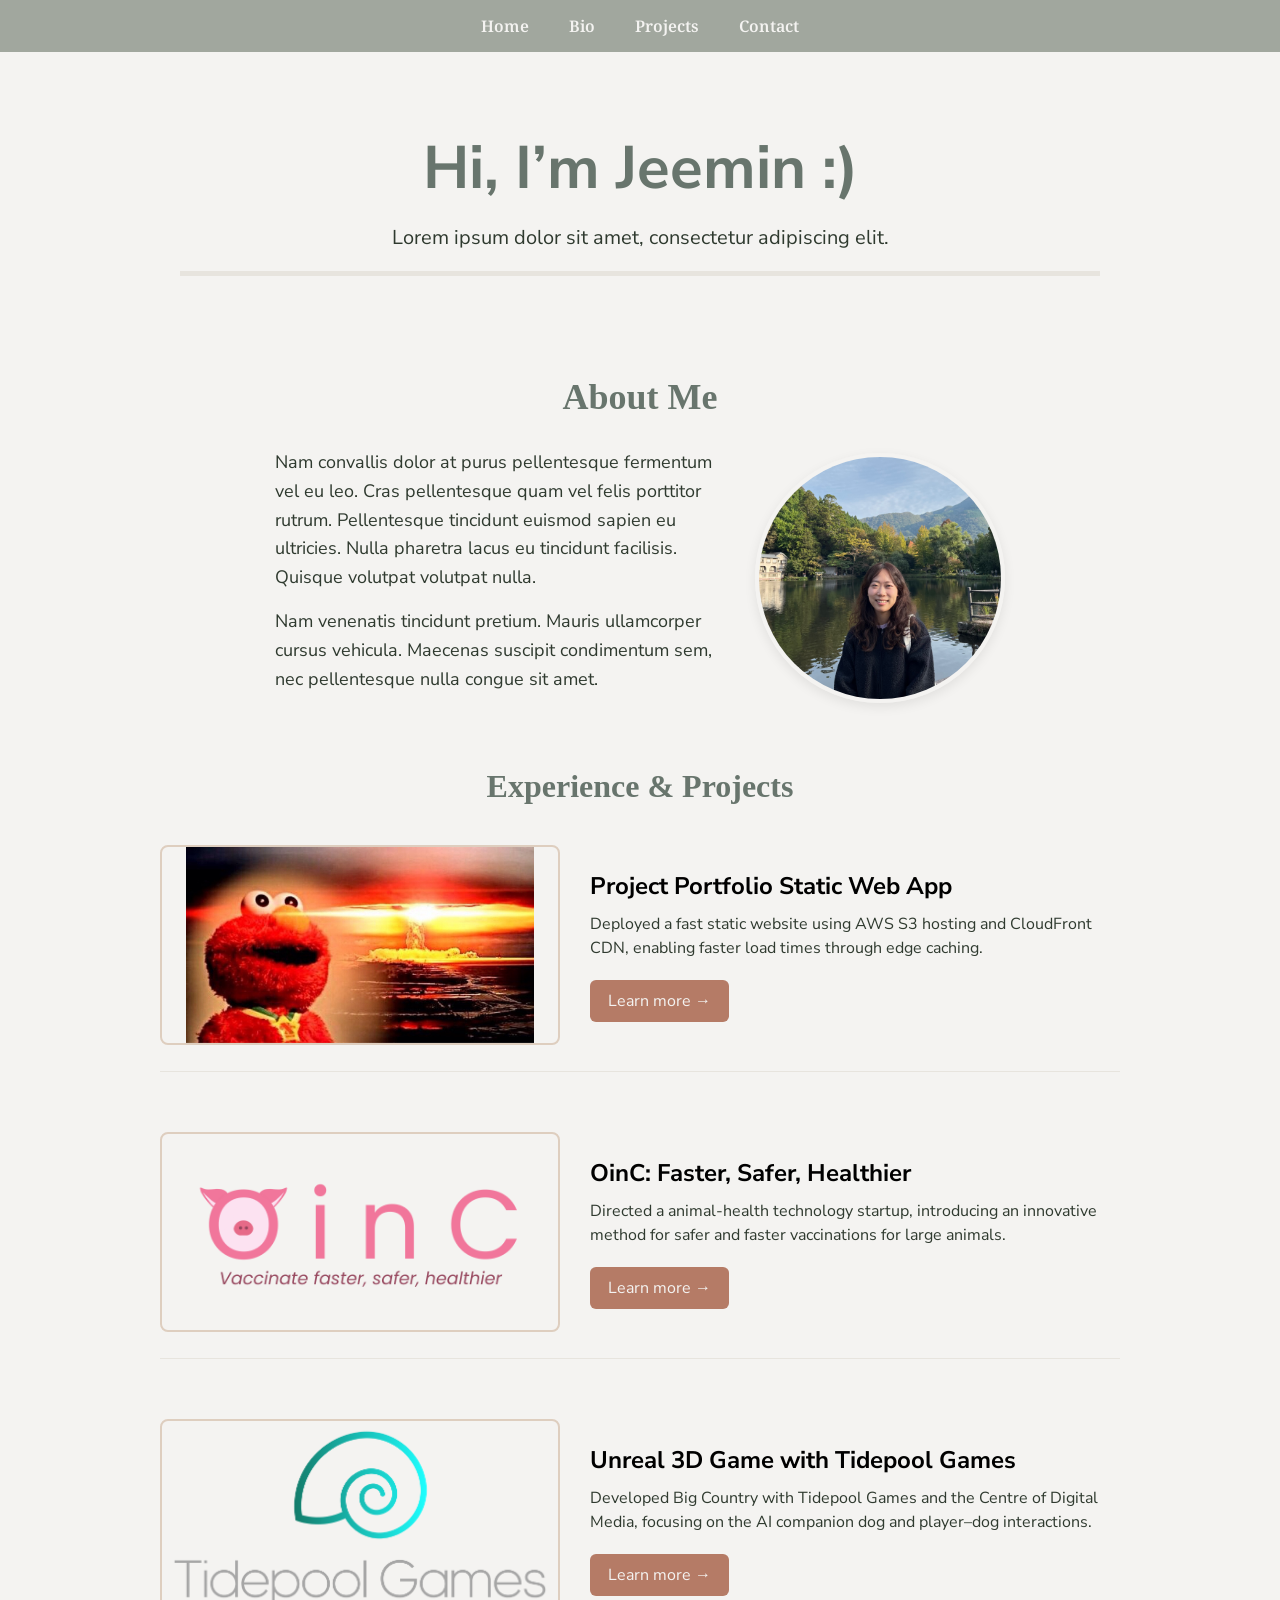
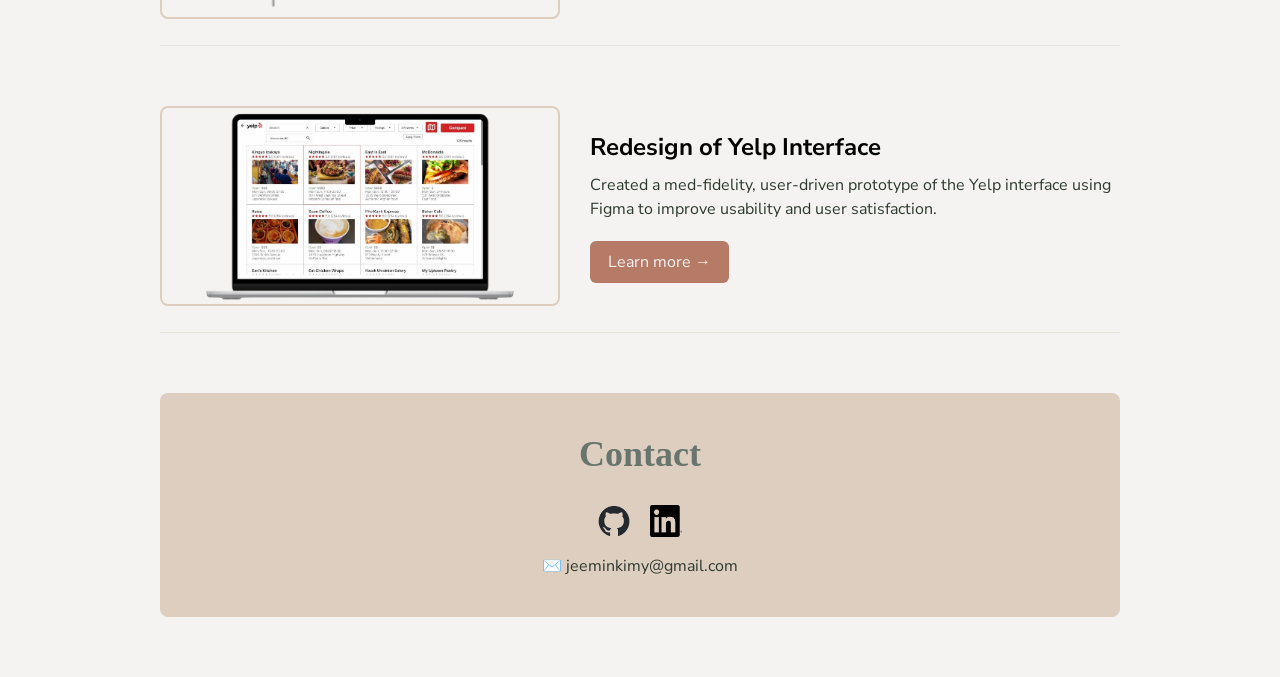
==== index.html @ a7360309 "add more style & colour palette" ====
<!DOCTYPE html>
<html lang="en">

<head>
    <meta charset="UTF-8" />
    <meta name="viewport" content="width=device-width, initial-scale=1.0" />
    <title>Jeemin Kim | Portfolio</title>
    <link rel="stylesheet" href="styles.css" />
    <link rel="preconnect" href="https://fonts.googleapis.com" />
    <link rel="preconnect" href="https://fonts.gstatic.com" crossorigin />
    <link href="https://fonts.googleapis.com/css2?family=Nunito+Sans:wght@400;700&display=swap" rel="stylesheet" />
    <link
        href="https://fonts.googleapis.com/css2?family=Noto+Serif:ital,wght@0,100..900;1,100..900&family=Nunito+Sans:ital,opsz,wght@0,6..12,200..1000;1,6..12,200..1000&display=swap"
        rel="stylesheet">
</head>

<body>
    <header>
        <nav class="topnav">
            <a href="#home">Home</a>
            <a href="#bio">Bio</a>
            <a href="#projects">Projects</a>
            <a href="#contact">Contact</a>
        </nav>
    </header>

    <main class="container">
        <!-- Home -->
        <section id="home" class="hero-section">
            <div class="container">
                <h1>Hi, I’m Jeemin :) </h1>
                <p>Lorem ipsum dolor sit amet, consectetur adipiscing elit.</p>
            </div>
        </section>


        <!-- Bio -->
        <section id="bio" class="about-section">
            <div class="container">
                <h2>About Me</h2>
                <div class="about-wrapper">
                    <div class="about-text">
                        <p>
                            Nam convallis dolor at purus pellentesque fermentum vel eu leo.
                            Cras pellentesque quam vel felis porttitor rutrum.
                            Pellentesque tincidunt euismod sapien eu ultricies.
                            Nulla pharetra lacus eu tincidunt facilisis.
                            Quisque volutpat volutpat nulla.
                        </p>
                        <p>
                            Nam venenatis tincidunt pretium.
                            Mauris ullamcorper cursus vehicula.
                            Maecenas suscipit condimentum sem, nec pellentesque nulla congue sit amet.
                        </p>
                    </div>
                    <div class="about-image">
                        <img src="assets/about-me.jpeg" alt="Me">
                    </div>
                </div>
            </div>
        </section>

        <!-- Projects -->
        <section id="projects">
            <h2>Experience & Projects</h2>

            <div class="project-item">
                <div class="project-image">
                    <img src="assets/Elmo.jpg" alt="Portfolio screenshot" />
                </div>
                <div class="project-info">
                    <h3>Project Portfolio Static Web App </h3>
                    <p> Deployed a fast static website using AWS S3 hosting and CloudFront CDN,
                        enabling faster load times through edge caching.</p>
                    <a href="projects/aws-portfolio.html" class="btn">Learn more →</a>
                </div>
            </div>

            <div class="project-item">
                <div class="project-image">
                    <img src="assets/oinc-logo-new.png" alt="OinC's logo" />
                </div>
                <div class="project-info">
                    <h3>OinC: Faster, Safer, Healthier</h3>
                    <p>Directed a animal-health technology startup, introducing an innovative method for safer and
                        faster
                        vaccinations for large animals. </p>
                    <a href="projects/oinc-startup.html" class="btn">Learn more →</a>
                </div>
            </div>

            <div class="project-item">
                <div class="project-image">
                    <img src="assets/tidepool-logo.png" alt="Tidepool Games' logo" />
                </div>
                <div class="project-info">
                    <h3>Unreal 3D Game with Tidepool Games</h3>
                    <p>Developed <italics>Big Country</italics> with Tidepool Games and the Centre of Digital Media,
                        focusing on the AI companion dog and player–dog interactions.</p>
                    <a href="projects/bigcountry-game.html" class="btn">Learn more →</a>
                </div>
            </div>

            <div class="project-item">
                <div class="project-image">
                    <img src="assets/yelp-redesign.png" alt="Figma prototype of redesigned Yelp" />
                </div>
                <div class="project-info">
                    <h3>Redesign of Yelp Interface</h3>
                    <p> Created a med-fidelity, user-driven prototype of the Yelp interface using Figma to improve
                        usability and user satisfaction. </p>
                    <a href="projects/med-fidelity-yelp.html" class="btn">Learn more →</a>
                </div>
            </div>
        </section>

        <!-- Contact -->
        <section id="contact">
            <h2>Contact</h2>
            <div class="contact-icons">
                <a href="https://github.com/merikurisalad" target="_blank">
                    <img src="assets/contact-github.png" alt="GitHub" class="contact-icon" />
                </a>
                <a href="https://www.linkedin.com/in/kim-jeemin" target="_blank">
                    <img src="assets/contact-linkedin.png" alt="LinkedIn" class="contact-icon" />
                </a>
            </div>

            <p class="contact-email">✉️ jeeminkimy@gmail.com</p>
        </section>
    </main>
</body>

</html>
---- styles.css ----
/* ================================================================
   COLOR PALETTE
=================================================================== */
:root {
    --ivory: #F4F3F1;
    --sage: #A1A79E;
    --evergreen: #68756d;
    --blush: #decebf;
    --terracotta: #b57b66;
    --terracotta-hover: #A86A54;
    --text-dark: #2F3A2F;
    --warm-gray: #E7E4DE;
}

/* ================================================================
   RESET & BASE
=================================================================== */
* {
    margin: 0;
    padding: 0;
    box-sizing: border-box;
}

body {
    font-family: 'Nunito Sans', sans-serif;
    background-color: var(--ivory);
    color: var(--text-dark);
    scroll-behavior: smooth;
}

a {
    text-decoration: none;
    color: inherit;
}

/* ================================================================
   TYPOGRAPHY
=================================================================== */
h2 {
    font-family: 'Georgia', serif;
    font-size: 36px;
    color: var(--evergreen);
    margin-bottom: 30px;
    text-align: center;
}

h3 {
    font-size: 24px;
    margin-top: 25px;
    color: #000;
}

/* ================================================================
   GLOBAL LAYOUT
=================================================================== */
section {
    scroll-margin-top: 95px;
    margin-bottom: 20px;
}

.container {
    max-width: 1000px;
    margin: 0 auto;
    padding: 40px 20px;
}

/* ================================================================
   HEADER / NAV
=================================================================== */
header {
    position: sticky;
    top: 0;
    background: var(--sage);
    z-index: 1000;
}

.topnav {
    font-family: 'Noto Serif', sans-serif;
    display: flex;
    justify-content: center;
    padding: 15px 0;
}

.topnav a {
    color: var(--ivory);
    margin: 0 20px;
    font-weight: 600;
    transition: color 0.3s;
}

.topnav a:hover {
    color: var(--blush);
}

/* ================================================================
   HERO
=================================================================== */
.hero-section {
    text-align: center;
}

.hero-section h1 {
    font-size: 60px;
    font-weight: 700;
    color: var(--evergreen);
    line-height: 1.2;
    margin-bottom: 20px;
}

.hero-section p {
    font-size: 20px;
    padding-bottom: 20px;
    border-bottom: 5px solid var(--warm-gray);
}

/* ================================================================
   ABOUT / BIO
=================================================================== */
.description {
    font-size: 18px;
    line-height: 1.5;
    text-align: center;
}

#bio .description {
    margin-bottom: 20px;
}

#about {
    background-color: var(--blush);
    border-radius: 8px;
    padding: 20px 60px;
}

#about h2 {
    font-weight: 600;
}

.about-wrapper {
    display: flex;
    align-items: center;
    justify-content: center;
    max-width: 1000px;
    gap: 20px;
    margin: 0 auto;
}

.about-text {
    flex: 0 0 50%;
    max-width: 500px;
}

.about-text p {
    font-size: 18px;
    line-height: 1.6;
    margin-bottom: 15px;
}

.about-image {
    flex: 0 0 250px;
    display: flex;
    justify-content: center;
}

.about-image img {
    width: 250px;
    height: 250px;
    border-radius: 50%;
    object-fit: cover;
    border: 4px solid var(--ivory);
    box-shadow: 0 4px 12px rgba(0, 0, 0, 0.08);
}

/* ================================================================
   BUTTONS
=================================================================== */
.btn {
    display: inline-block;
    padding: 10px 18px;
    margin-top: 12px;
    background-color: var(--terracotta);
    color: var(--ivory);
    border-radius: 6px;
    transition: background 0.3s;
}

.btn:hover {
    background-color: var(--terracotta-hover);
}

/* ================================================================
   PROJECTS
=================================================================== */
#projects h2 {
    font-size: 32px;
    margin-bottom: 40px;
}

.project-item {
    display: flex;
    align-items: flex-start;
    gap: 30px;
    margin-bottom: 60px;
    border-bottom: 1px solid var(--warm-gray);
    padding-bottom: 20px;
}

.project-image img {
    width: 400px;
    height: 200px;
    border-radius: 8px;
    object-fit: contain;
    border: 2px solid var(--blush);
}

.project-info {
    flex: 1;
}

.project-info h3 {
    margin-bottom: 10px;
}

.project-info p {
    margin-bottom: 8px;
    line-height: 1.5;
}

/* ================================================================
   CONTACT
=================================================================== */
#contact {
    background-color: var(--blush);
    padding: 40px 20px;
    border-radius: 8px;
}

.contact-icons {
    display: flex;
    justify-content: center;
    gap: 20px;
    margin-bottom: 12px;
}

.contact-icon {
    width: 32px;
    height: 32px;
    transition: transform 0.3s;
}

.contact-icon:hover {
    transform: scale(1.1);
}

.contact-email {
    text-align: center;
    font-size: 16px;
}

/* ================================================================
   RESPONSIVE
=================================================================== */
@media (max-width: 768px) {
    .project-item {
        flex-direction: column;
        align-items: center;
    }

    .project-image img {
        max-width: 90%;
    }

    .project-info {
        text-align: center;
    }

    .about-wrapper {
        flex-direction: column;
        text-align: center;
    }

    .about-image {
        margin-bottom: 20px;
    }

    .about-image img {
        width: 200px;
        height: 200px;
    }

    .about-text p {
        font-size: 16px;
    }
}
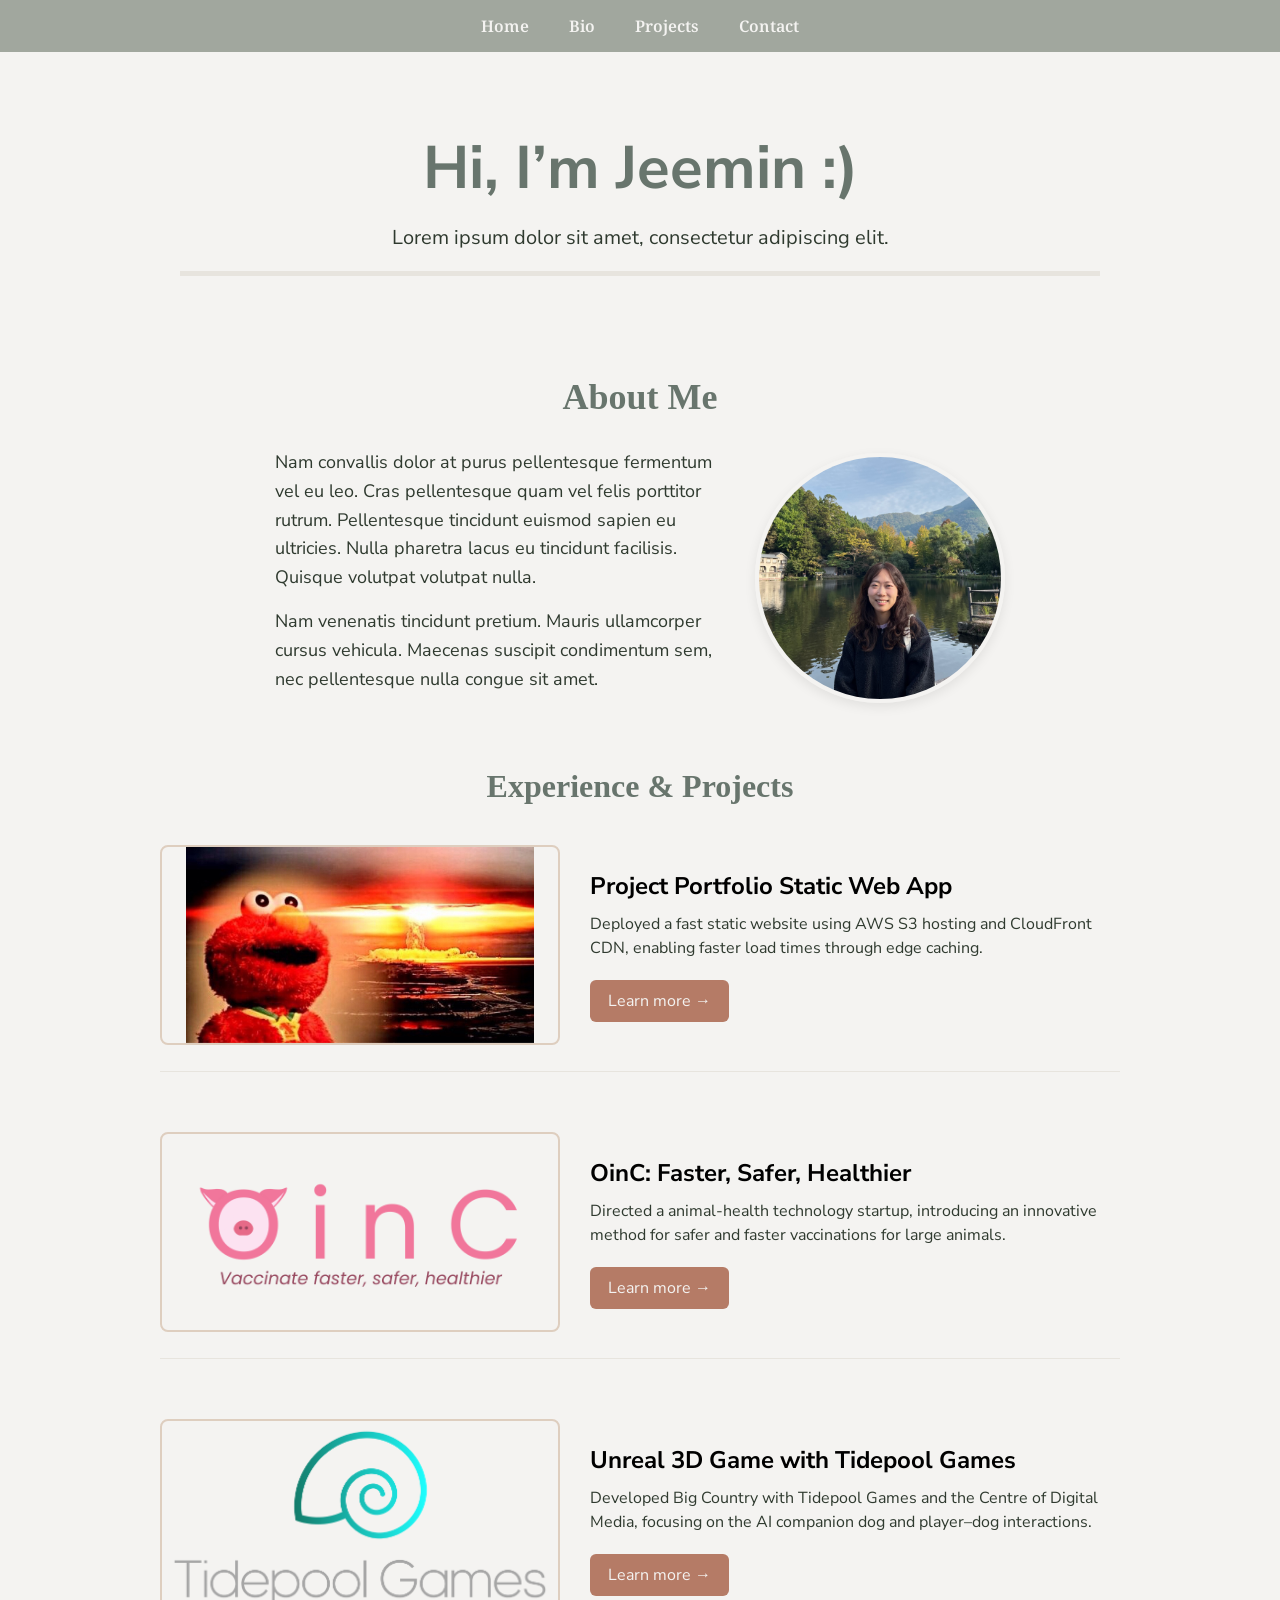
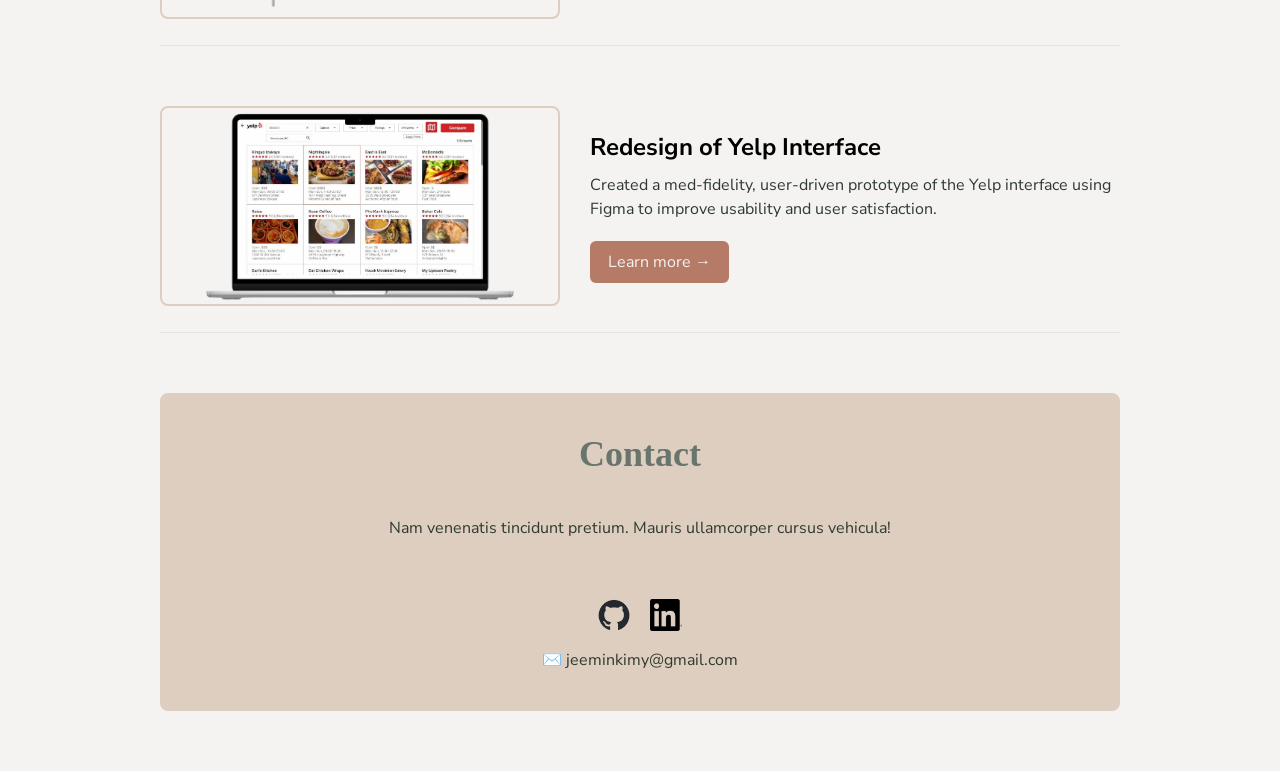
==== commit 5d2dc9aa: "fix center alignment for project image" ====
--- a/index.html
+++ b/index.html
@@ -117,6 +117,10 @@
         <!-- Contact -->
         <section id="contact">
             <h2>Contact</h2>
+            <p class="contact-info">
+                Nam venenatis tincidunt pretium.
+                Mauris ullamcorper cursus vehicula!
+            </p>
             <div class="contact-icons">
                 <a href="https://github.com/merikurisalad" target="_blank">
                     <img src="assets/contact-github.png" alt="GitHub" class="contact-icon" />
--- a/styles.css
+++ b/styles.css
@@ -233,13 +233,18 @@
     background-color: var(--blush);
     padding: 40px 20px;
     border-radius: 8px;
+    text-align: center;
+
+    display: flex;
+    flex-direction: column;
+    gap: 12px;
 }
 
 .contact-icons {
+    padding-top: 48px;
     display: flex;
     justify-content: center;
     gap: 20px;
-    margin-bottom: 12px;
 }
 
 .contact-icon {
@@ -253,7 +258,6 @@
 }
 
 .contact-email {
-    text-align: center;
     font-size: 16px;
 }
 
@@ -266,10 +270,6 @@
         align-items: center;
     }
 
-    .project-image img {
-        max-width: 90%;
-    }
-
     .project-info {
         text-align: center;
     }
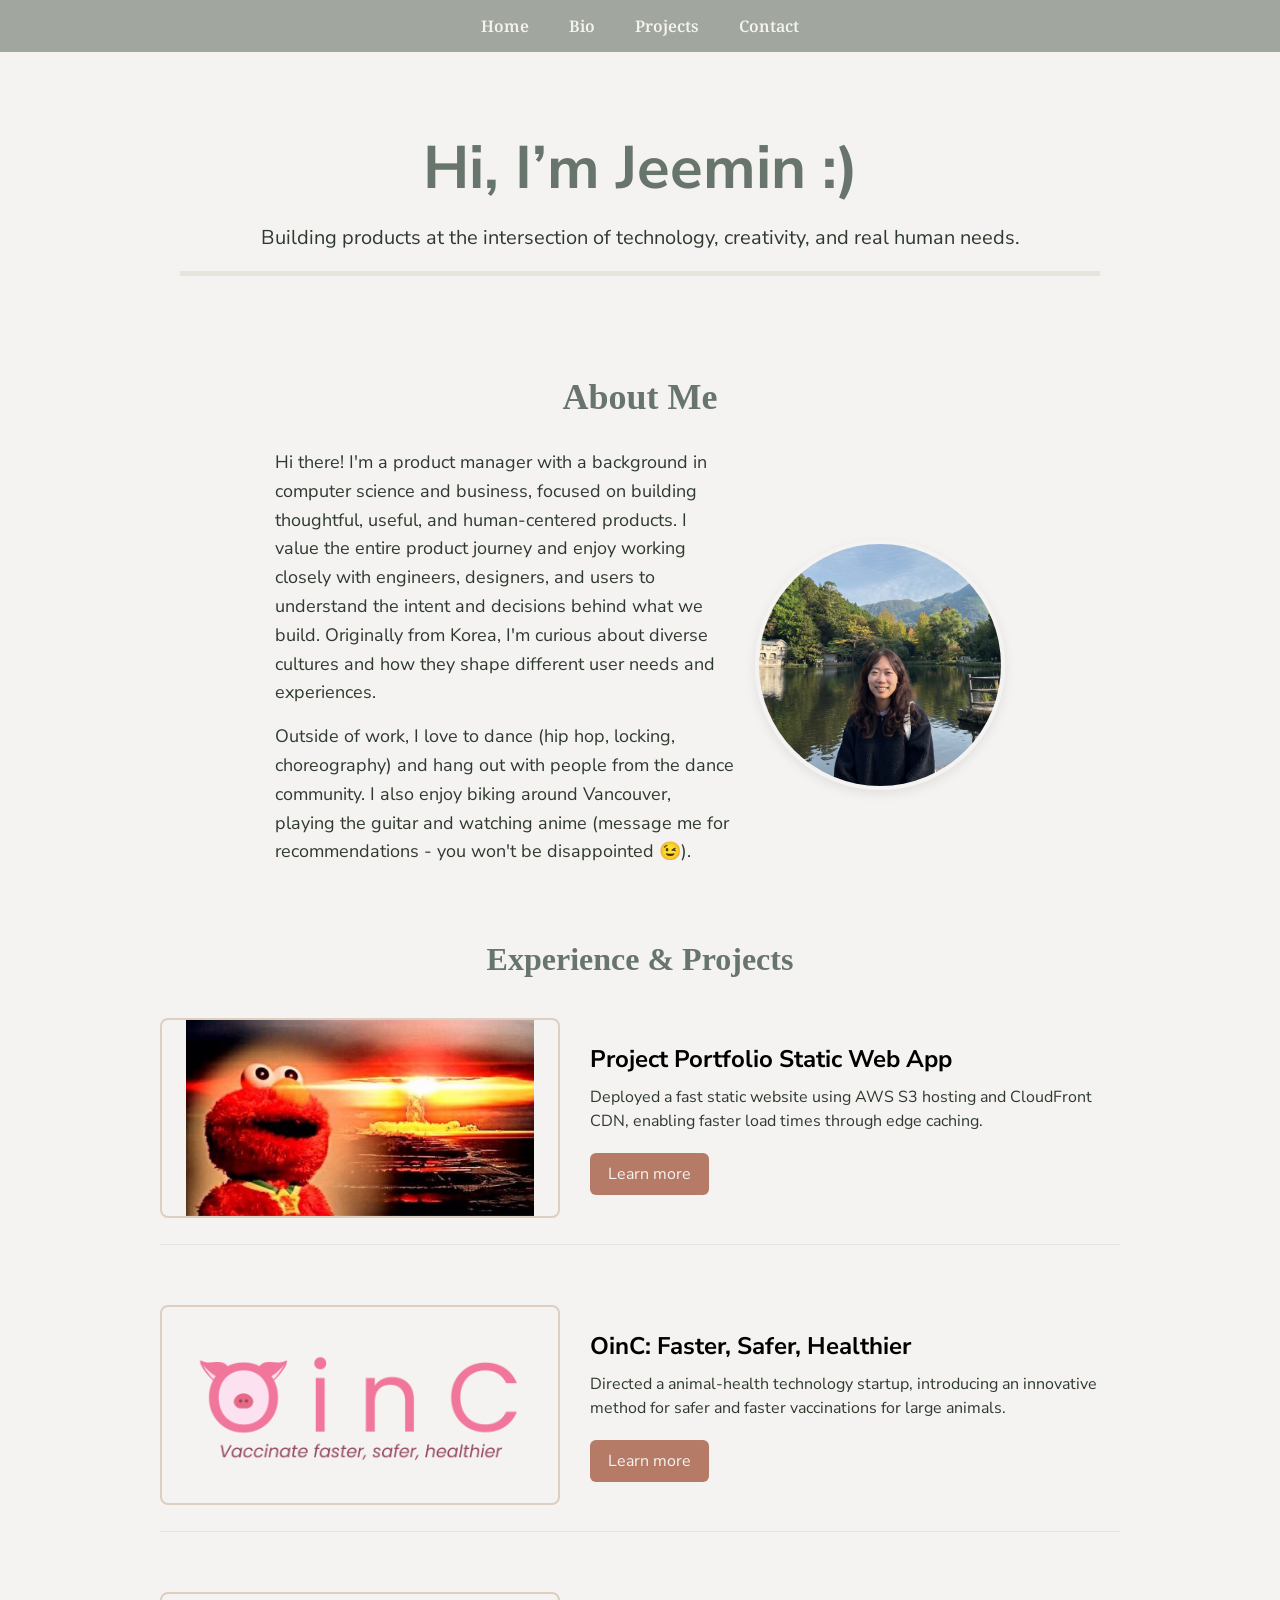
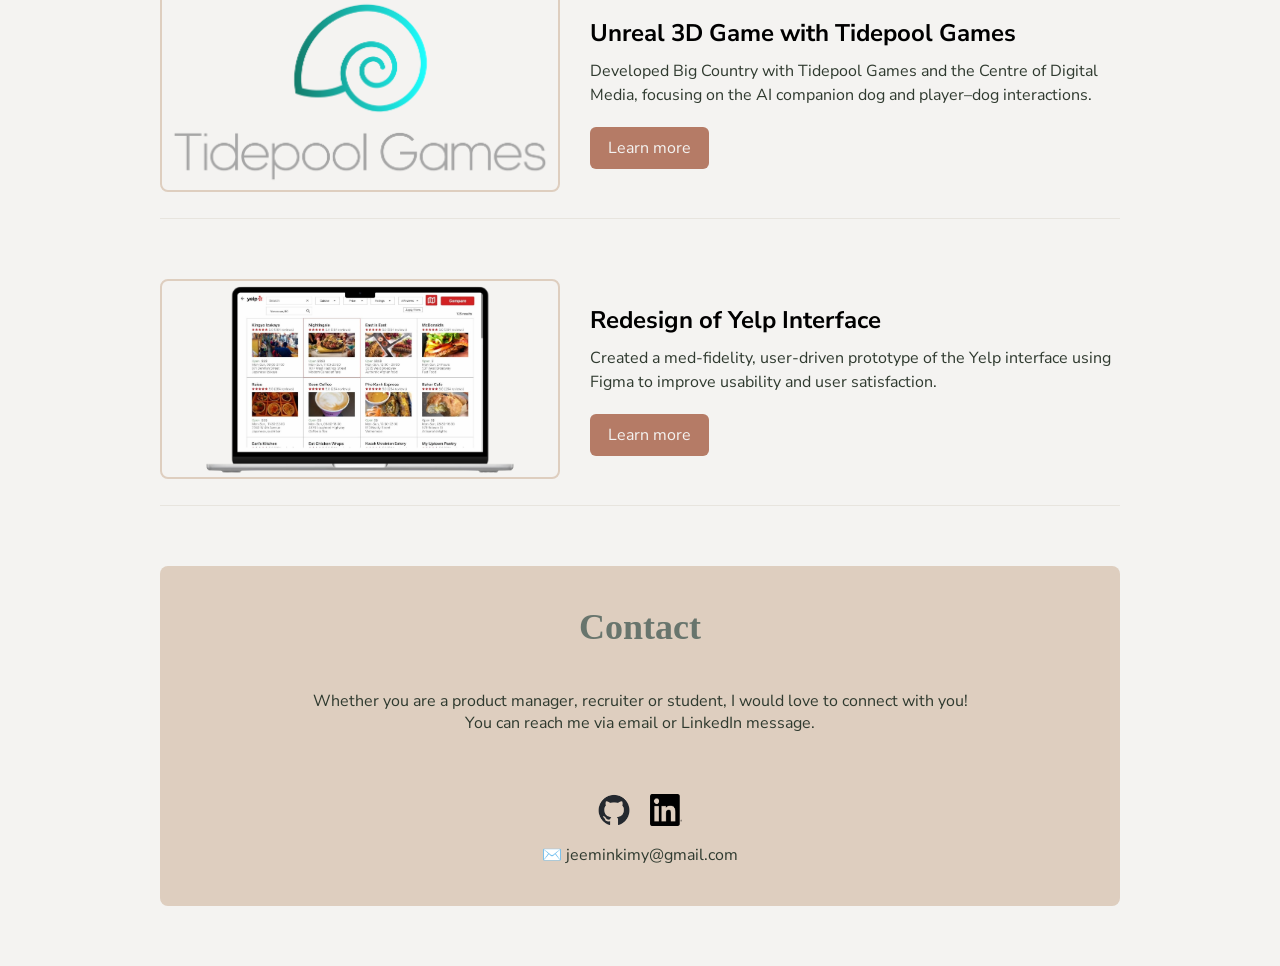
==== commit d65f388b: "update bio and contact" ====
--- a/index.html
+++ b/index.html
@@ -29,7 +29,7 @@
         <section id="home" class="hero-section">
             <div class="container">
                 <h1>Hi, I’m Jeemin :) </h1>
-                <p>Lorem ipsum dolor sit amet, consectetur adipiscing elit.</p>
+                <p>Building products at the intersection of technology, creativity, and real human needs.</p>
             </div>
         </section>
 
@@ -41,16 +41,13 @@
                 <div class="about-wrapper">
                     <div class="about-text">
                         <p>
-                            Nam convallis dolor at purus pellentesque fermentum vel eu leo.
-                            Cras pellentesque quam vel felis porttitor rutrum.
-                            Pellentesque tincidunt euismod sapien eu ultricies.
-                            Nulla pharetra lacus eu tincidunt facilisis.
-                            Quisque volutpat volutpat nulla.
+                            Hi there! I'm a product manager with a background in computer science and business, focused on building thoughtful, useful, and human-centered products.
+                            I value the entire product journey and enjoy working closely with engineers, designers, and users to understand the intent and decisions behind what we build. 
+                            Originally from Korea, I'm curious about diverse cultures and how they shape different user needs and experiences.
                         </p>
                         <p>
-                            Nam venenatis tincidunt pretium.
-                            Mauris ullamcorper cursus vehicula.
-                            Maecenas suscipit condimentum sem, nec pellentesque nulla congue sit amet.
+                            Outside of work, I love to dance (hip hop, locking, choreography) and hang out with people from the dance community.
+                            I also enjoy biking around Vancouver, playing the guitar and watching anime (message me for recommendations - you won't be disappointed 😉).
                         </p>
                     </div>
                     <div class="about-image">
@@ -72,7 +69,7 @@
                     <h3>Project Portfolio Static Web App </h3>
                     <p> Deployed a fast static website using AWS S3 hosting and CloudFront CDN,
                         enabling faster load times through edge caching.</p>
-                    <a href="projects/aws-portfolio.html" class="btn">Learn more →</a>
+                    <a href="projects/aws-portfolio.html" class="btn">Learn more</a>
                 </div>
             </div>
 
@@ -85,7 +82,7 @@
                     <p>Directed a animal-health technology startup, introducing an innovative method for safer and
                         faster
                         vaccinations for large animals. </p>
-                    <a href="projects/oinc-startup.html" class="btn">Learn more →</a>
+                    <a href="projects/oinc-startup.html" class="btn">Learn more</a>
                 </div>
             </div>
 
@@ -97,7 +94,7 @@
                     <h3>Unreal 3D Game with Tidepool Games</h3>
                     <p>Developed <italics>Big Country</italics> with Tidepool Games and the Centre of Digital Media,
                         focusing on the AI companion dog and player–dog interactions.</p>
-                    <a href="projects/bigcountry-game.html" class="btn">Learn more →</a>
+                    <a href="projects/bigcountry-game.html" class="btn">Learn more</a>
                 </div>
             </div>
 
@@ -109,7 +106,7 @@
                     <h3>Redesign of Yelp Interface</h3>
                     <p> Created a med-fidelity, user-driven prototype of the Yelp interface using Figma to improve
                         usability and user satisfaction. </p>
-                    <a href="projects/med-fidelity-yelp.html" class="btn">Learn more →</a>
+                    <a href="projects/med-fidelity-yelp.html" class="btn">Learn more</a>
                 </div>
             </div>
         </section>
@@ -118,8 +115,8 @@
         <section id="contact">
             <h2>Contact</h2>
             <p class="contact-info">
-                Nam venenatis tincidunt pretium.
-                Mauris ullamcorper cursus vehicula!
+                Whether you are a product manager, recruiter or student, I would love to connect with you! <br>
+                You can reach me via email or LinkedIn message.
             </p>
             <div class="contact-icons">
                 <a href="https://github.com/merikurisalad" target="_blank">
--- a/styles.css
+++ b/styles.css
@@ -21,7 +21,7 @@
     box-sizing: border-box;
 }
 
-body {
+html, body {
     font-family: 'Nunito Sans', sans-serif;
     background-color: var(--ivory);
     color: var(--text-dark);
@@ -274,6 +274,12 @@
         text-align: center;
     }
 
+    .project-image img {
+        max-width: 90%;
+        display: block;
+        margin: 0 auto;
+    }
+
     .about-wrapper {
         flex-direction: column;
         text-align: center;
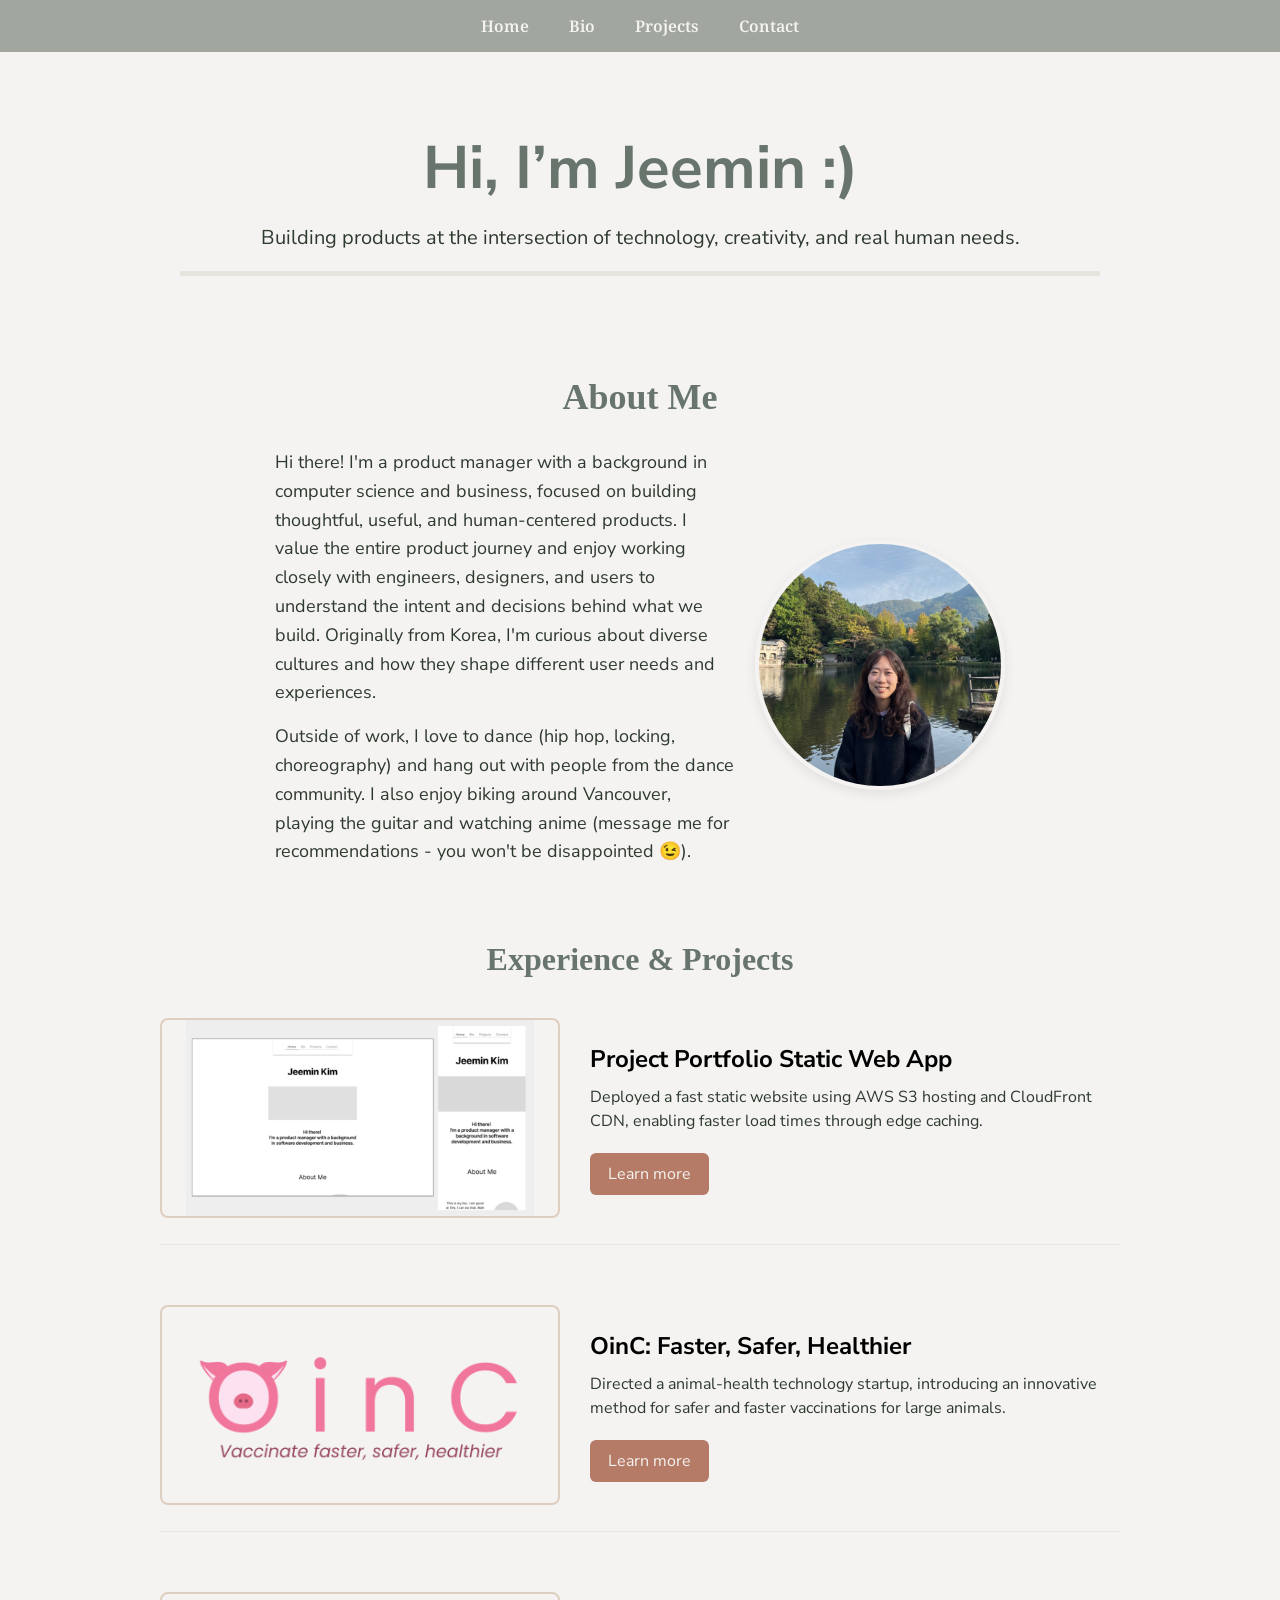
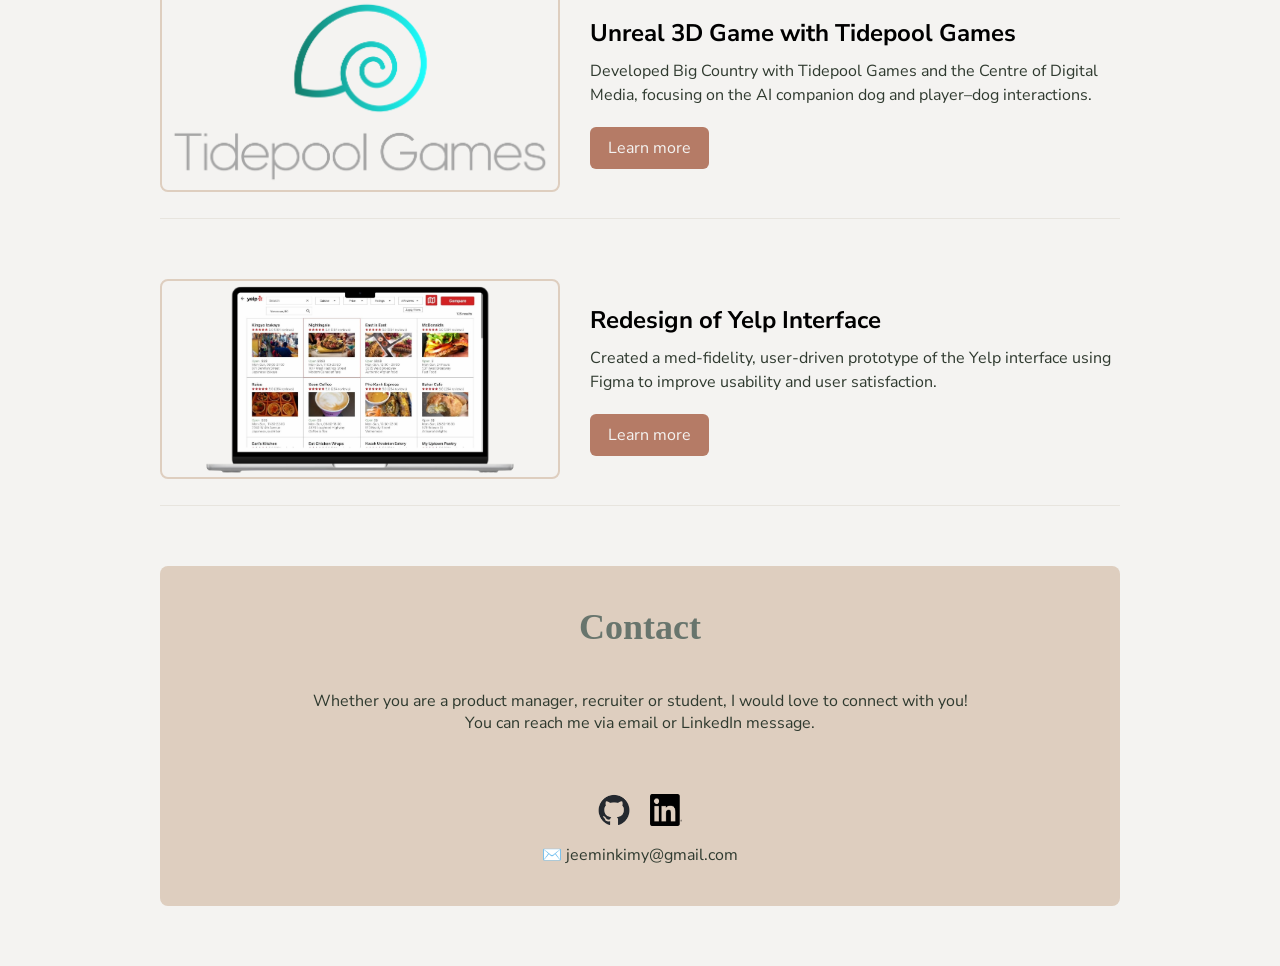
==== commit a732f018: "update portfolio project" ====
--- a/index.html
+++ b/index.html
@@ -63,7 +63,7 @@
 
             <div class="project-item">
                 <div class="project-image">
-                    <img src="assets/Elmo.jpg" alt="Portfolio screenshot" />
+                    <img src="projects/assets/portfolio_wireframe.png" alt="Portfolio wireframe" />
                 </div>
                 <div class="project-info">
                     <h3>Project Portfolio Static Web App </h3>
--- a/styles.css
+++ b/styles.css
@@ -21,7 +21,8 @@
     box-sizing: border-box;
 }
 
-html, body {
+html,
+body {
     font-family: 'Nunito Sans', sans-serif;
     background-color: var(--ivory);
     color: var(--text-dark);
@@ -261,6 +262,48 @@
     font-size: 16px;
 }
 
+.indented-list {
+    margin-left: 1.5rem;
+    padding-left: 1.5rem;
+}
+
+/* ================================================================
+   PROJECT PAGE
+=================================================================== */
+.project-container {
+    max-width: 800px;
+    margin: 0 auto;
+    padding: 40px 20px;
+}
+
+.custom-hr {
+    border: none;
+    height: 1px;
+    background-color: #cccccc;
+    margin: 20px 0;
+}
+
+.indented-list {
+    margin: 1rem 0 1rem 1.5rem;
+    padding-left: 1.5rem;
+}
+
+.project-container img {
+    display: block;
+    width: 90%;
+    height: auto;
+    margin: 1.5rem auto;
+    border: 4px solid var(--blush);
+}
+
+.project-container iframe {
+    display: block;
+    width: 90%;
+    aspect-ratio: 16/9;
+    margin: 1.5rem auto;
+}
+
+
 /* ================================================================
    RESPONSIVE
 =================================================================== */
@@ -297,4 +340,4 @@
     .about-text p {
         font-size: 16px;
     }
-}
+}
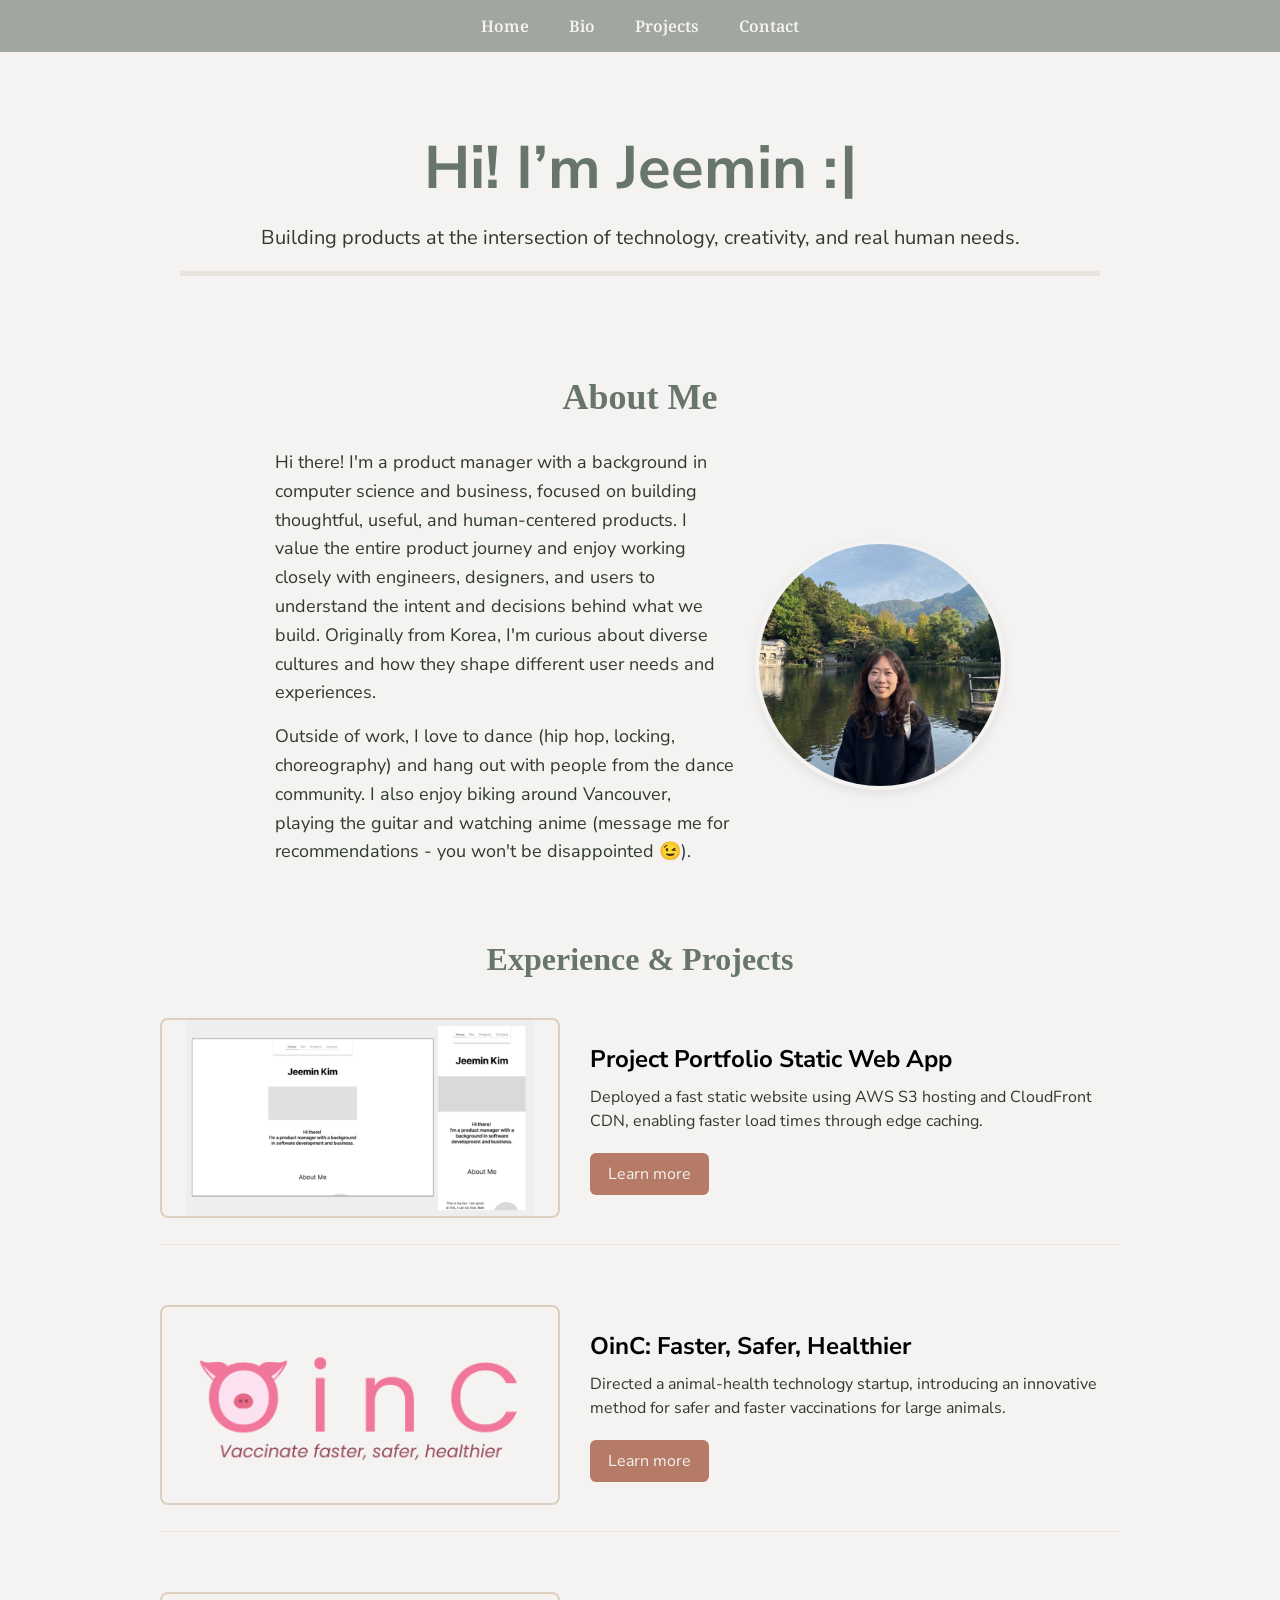
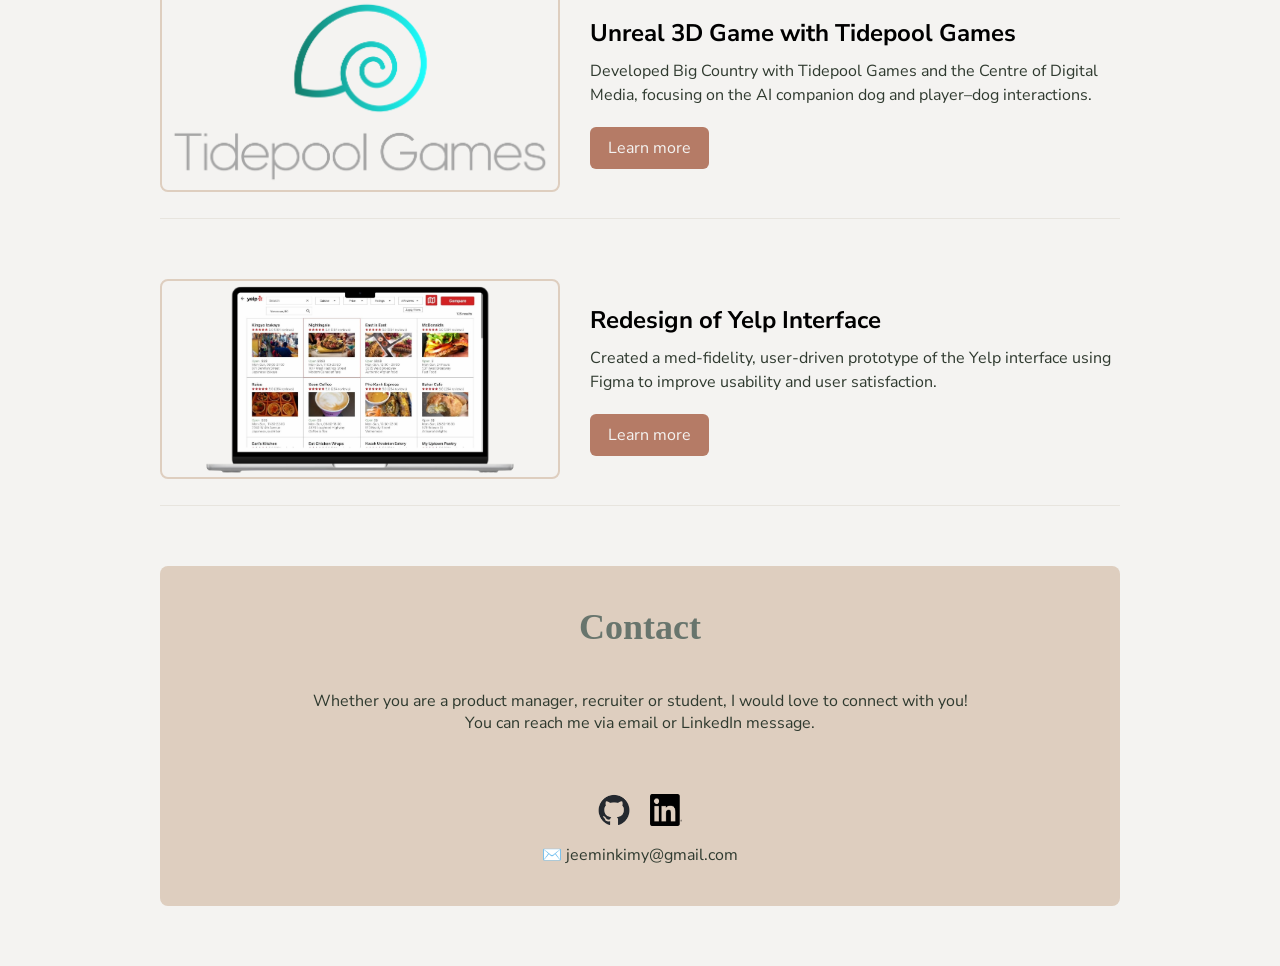
==== commit 53028bb9: "add typing animation for hero section" ====
--- a/index.html
+++ b/index.html
@@ -5,6 +5,10 @@
     <meta charset="UTF-8" />
     <meta name="viewport" content="width=device-width, initial-scale=1.0" />
     <title>Jeemin Kim | Portfolio</title>
+    <link rel="apple-touch-icon" sizes="180x180" href="/favicon/apple-touch-icon.png">
+    <link rel="icon" type="image/png" sizes="32x32" href="/favicon/favicon-32x32.png">
+    <link rel="icon" type="image/png" sizes="16x16" href="/favicon/favicon-16x16.png">
+    <link rel="manifest" href="/favicon/site.webmanifest">
     <link rel="stylesheet" href="styles.css" />
     <link rel="preconnect" href="https://fonts.googleapis.com" />
     <link rel="preconnect" href="https://fonts.gstatic.com" crossorigin />
@@ -28,7 +32,9 @@
         <!-- Home -->
         <section id="home" class="hero-section">
             <div class="container">
-                <h1>Hi, I’m Jeemin :) </h1>
+                <h1 aria-label="Hi! I'm Jeemin :)">
+                    <span id="typed-text"></span><span class="cursor" aria-hidden="true">|</span>
+                </h1>
                 <p>Building products at the intersection of technology, creativity, and real human needs.</p>
             </div>
         </section>
@@ -41,13 +47,18 @@
                 <div class="about-wrapper">
                     <div class="about-text">
                         <p>
-                            Hi there! I'm a product manager with a background in computer science and business, focused on building thoughtful, useful, and human-centered products.
-                            I value the entire product journey and enjoy working closely with engineers, designers, and users to understand the intent and decisions behind what we build. 
-                            Originally from Korea, I'm curious about diverse cultures and how they shape different user needs and experiences.
+                            Hi there! I'm a product manager with a background in computer science and business, focused
+                            on building thoughtful, useful, and human-centered products.
+                            I value the entire product journey and enjoy working closely with engineers, designers, and
+                            users to understand the intent and decisions behind what we build.
+                            Originally from Korea, I'm curious about diverse cultures and how they shape different user
+                            needs and experiences.
                         </p>
                         <p>
-                            Outside of work, I love to dance (hip hop, locking, choreography) and hang out with people from the dance community.
-                            I also enjoy biking around Vancouver, playing the guitar and watching anime (message me for recommendations - you won't be disappointed 😉).
+                            Outside of work, I love to dance (hip hop, locking, choreography) and hang out with people
+                            from the dance community.
+                            I also enjoy biking around Vancouver, playing the guitar and watching anime (message me for
+                            recommendations - you won't be disappointed 😉).
                         </p>
                     </div>
                     <div class="about-image">
@@ -130,6 +141,7 @@
             <p class="contact-email">✉️ jeeminkimy@gmail.com</p>
         </section>
     </main>
+    <script src="/scripts/typing.js" defer></script>
 </body>
 
 </html>
--- a/styles.css
+++ b/styles.css
@@ -303,6 +303,21 @@
     margin: 1.5rem auto;
 }
 
+.cursor {
+    display: inline-block;
+    margin-left: 2px;
+    animation: blink 1s step-end infinite;
+}
+
+@keyframes blink {
+    50% {
+        opacity: 0;
+    }
+}
+
+.hidden {
+    display: none;
+}
 
 /* ================================================================
    RESPONSIVE
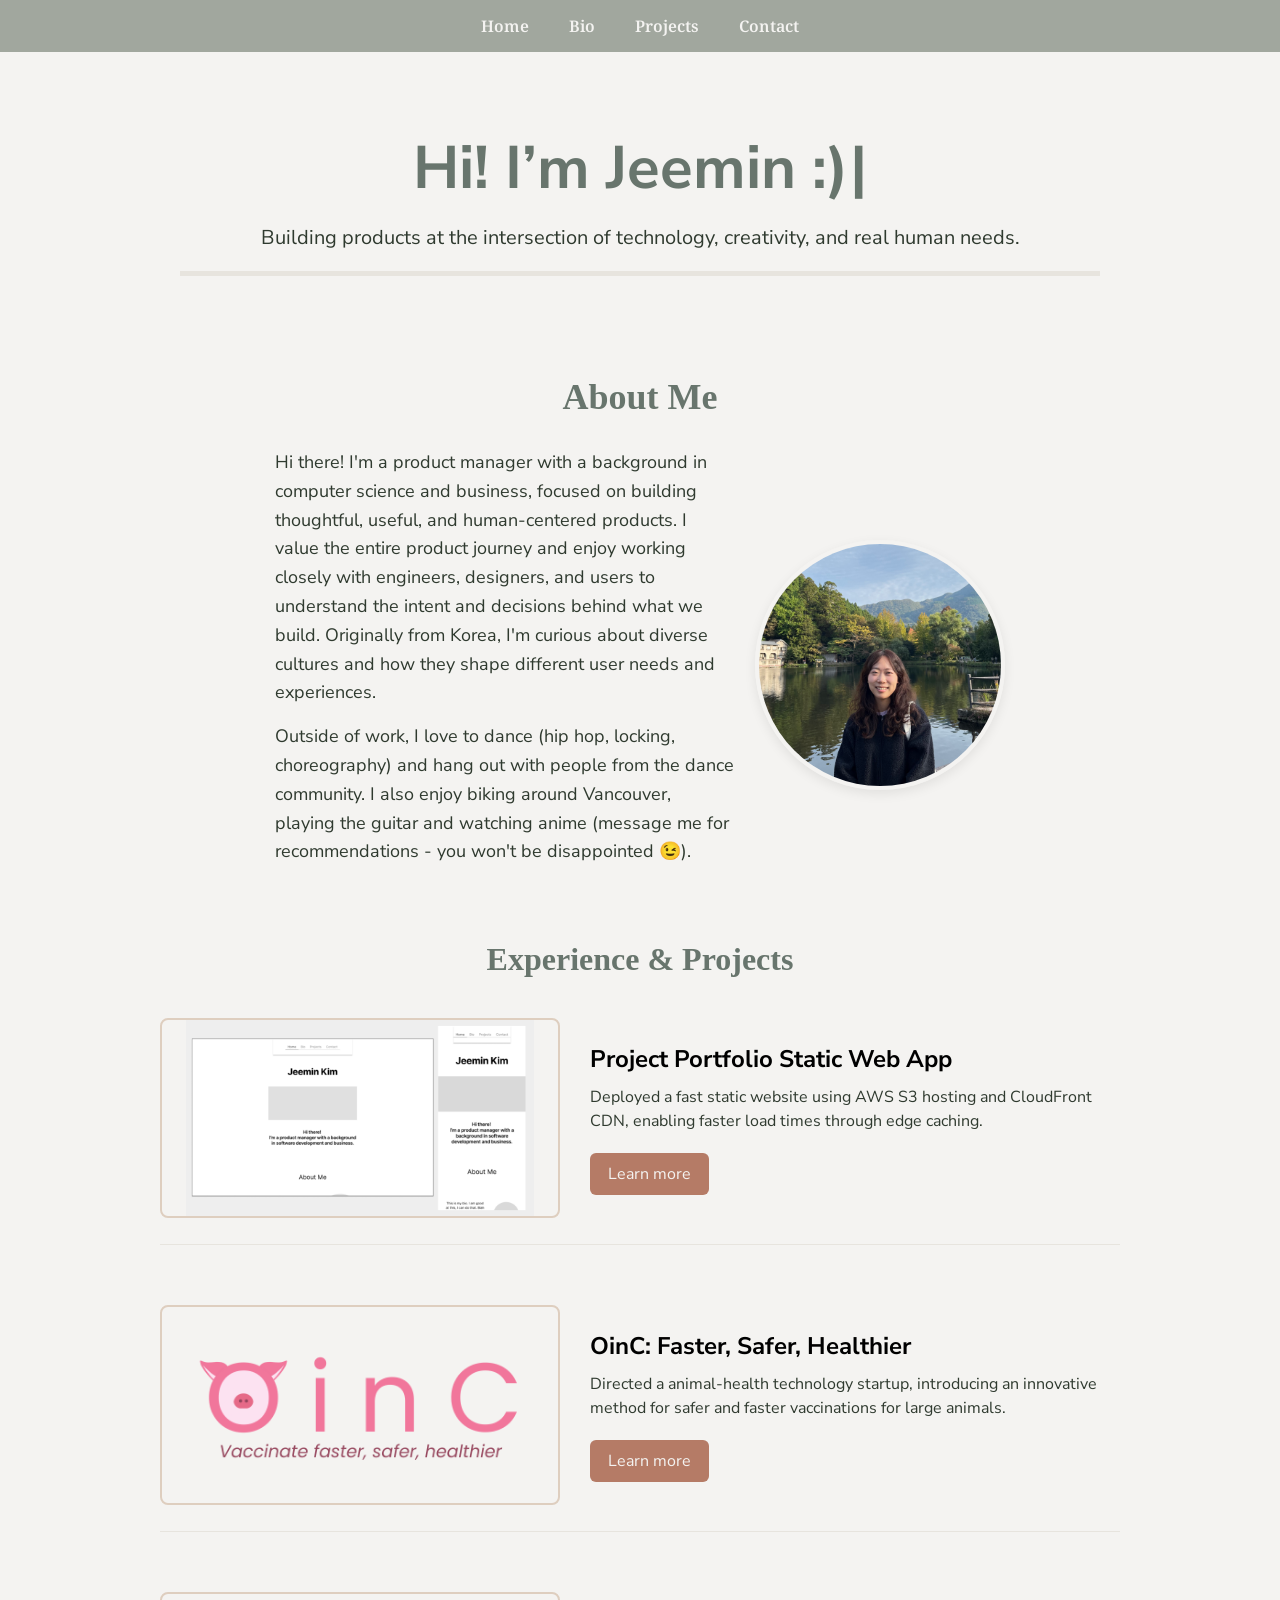
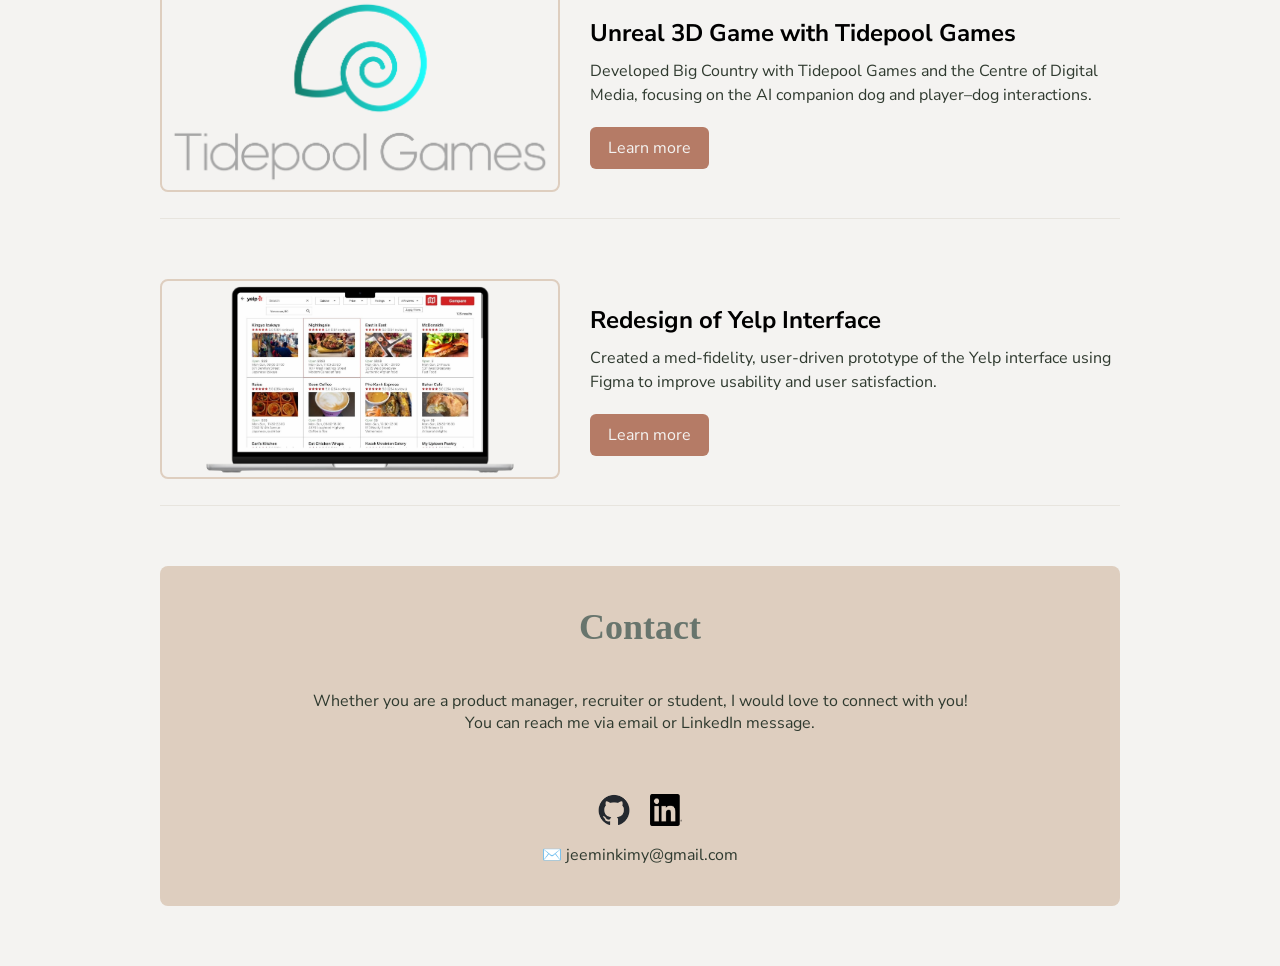
==== commit d28e9293: "add web analytics" ====
--- a/index.html
+++ b/index.html
@@ -2,6 +2,15 @@
 <html lang="en">
 
 <head>
+    <!-- Google tag (gtag.js) -->
+    <script async src="https://www.googletagmanager.com/gtag/js?id=G-VYENT1ZK6L"></script>
+    <script>
+        window.dataLayer = window.dataLayer || [];
+        function gtag() { dataLayer.push(arguments); }
+        gtag('js', new Date());
+
+        gtag('config', 'G-VYENT1ZK6L');
+    </script>
     <meta charset="UTF-8" />
     <meta name="viewport" content="width=device-width, initial-scale=1.0" />
     <title>Jeemin Kim | Portfolio</title>
@@ -32,7 +41,7 @@
         <!-- Home -->
         <section id="home" class="hero-section">
             <div class="container">
-                <h1 aria-label="Hi! I'm Jeemin :)">
+                <h1 class="hero-title" aria-label="Hi! I'm Jeemin :)">
                     <span id="typed-text"></span><span class="cursor" aria-hidden="true">|</span>
                 </h1>
                 <p>Building products at the intersection of technology, creativity, and real human needs.</p>
--- a/styles.css
+++ b/styles.css
@@ -303,6 +303,10 @@
     margin: 1.5rem auto;
 }
 
+/* ================================================================
+   TYPING ANIMATION
+=================================================================== */
+
 .cursor {
     display: inline-block;
     margin-left: 2px;
@@ -323,6 +327,10 @@
    RESPONSIVE
 =================================================================== */
 @media (max-width: 768px) {
+    .hero-section h1 {
+        min-height: calc(1.2em * 2);
+    }
+    
     .project-item {
         flex-direction: column;
         align-items: center;
